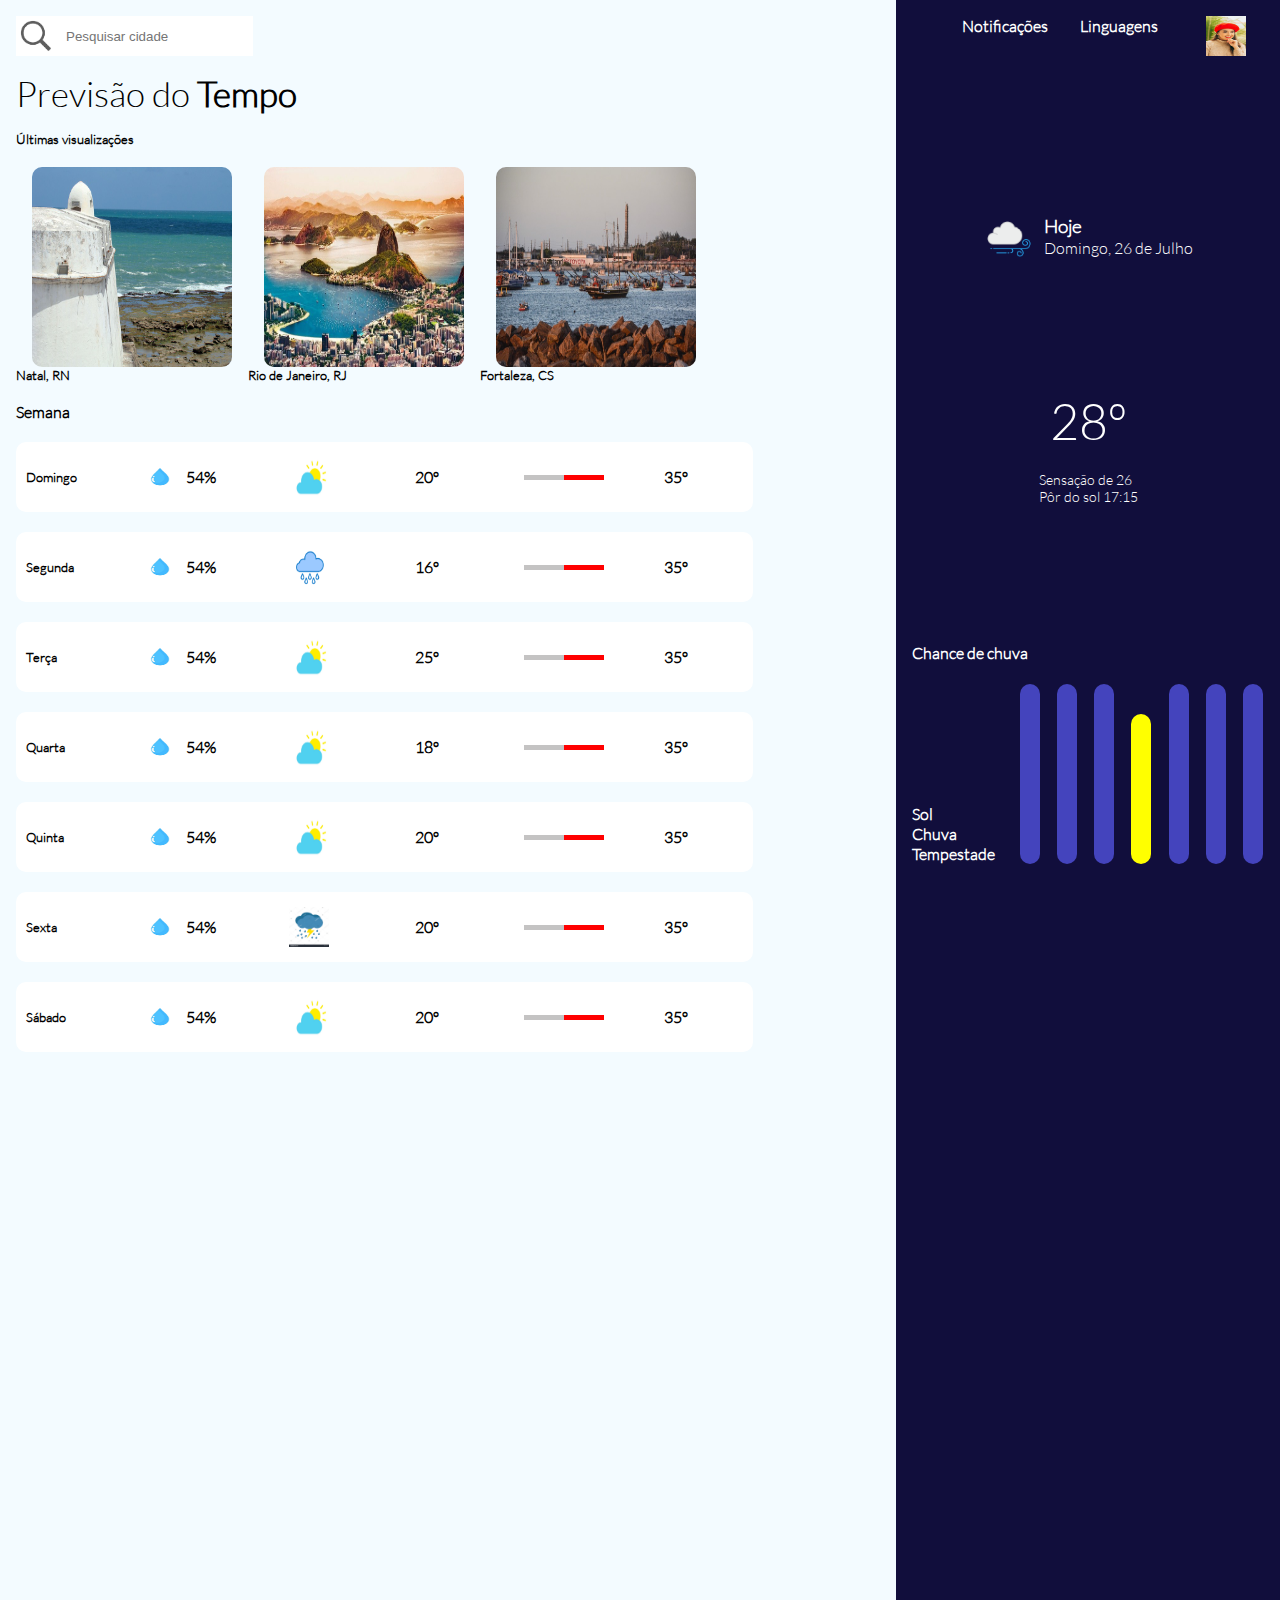
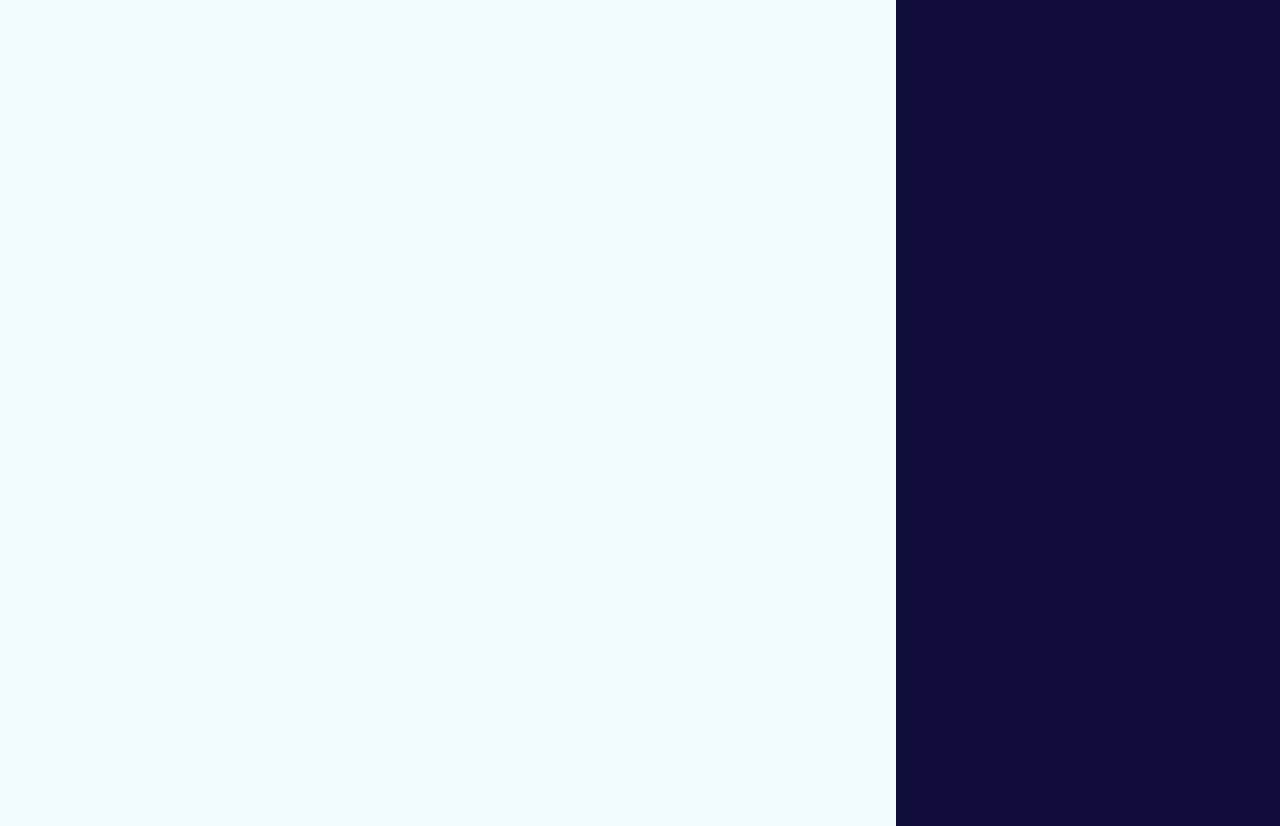
==== index.html @ 6b5ed1a5 "Adicionando API flickr" ====
<!DOCTYPE html>
<html lang="en">
<head>
    <meta charset="UTF-8">
    <meta http-equiv="X-UA-Compatible" content="IE=edge">
    <meta name="viewport" content="width=device-width, initial-scale=1.0">
    <link rel = "stylesheet" type="text/css" href="style.css" media="only screen">

    <link rel="icon" href="img/icone-de-clima.png">
    <title>Weather System</title>
</head>
<body>
        <main class="main">
            
            <header>
                <div class="item-1">
                    <div class="image">
                        <img id="img" src="img/lupa.png" alt="lupa" onclick="request()">
                    </div>
                    <input type="search" id="pesquisa" placeholder="Pesquisar cidade">
                </div>
                <div class="item-2">
                    <p id="title">Previsão do <b>Tempo</b></p></hr>
                </div>
                <div class="vizual">
                    <h5>Últimas visualizações</h5>
                </div>
            </header>
            
            <div class="cidades-pesquisadas">
                <figcaption>
                    <img src="img/praia-gf5deb4ed8_640.jpg" alt="Natal" class = "imgCidades">
                    <h5 id="cidade-legenda"><b> Natal, RN</b></h5>
                </figcaption>
                <figcaption>
                    <img  src="img/rio-de-janeiro-g45383594d_640.jpg" alt="Rio de janeiro" class = "imgCidades">
                    <h5><b> Rio de Janeiro, RJ</b></h5>
                </figcaption>
                <figcaption>
                    <img src="img/sea-ge79e433f9_640.jpg" alt="Fortaleza" class = "imgCidades">
                    <h5><b> Fortaleza, CS</b></h5>
                </figcaption>
            </div>
            
            <h4>Semana</h4>

            <div class="container-semanas">
                <div class="box-1">
                    <h5 class="dia">Domingo</h5>
                    <div class="percentual">
                        <img src="img/cort.jpg" id="umidade" alt="umidade">
                        <h4 id="humidty">54%</h4>
                    </div>
                    <img src="img/parcialnu.jpg" class="elemento" alt="parcialmente nublamento">
                    <h4 class="min-temperatura">20º</h4>
                    <div class="grafico">
                        <div class="max-temp"></div>
                        <div class="min-temp"></div>
                    </div>
                    <h4 class='max-temperatura'>35º</h4>
                </div>
                <div class="box-2">
                    <h5 class="dia">Segunda</h5>
                    <div class="percentual">
                        <img src="img/cort.jpg" id="umidade" alt="umidade">
                        <h4 id="humidty">54%</h4>
                    </div>
                    <img src="img/chuva.png" class="elemento" alt="chuva">
                    <h4 class="min-temperatura">16º</h4>
                    <div class="grafico">
                        <div class="max-temp"></div>
                        <div class="min-temp"></div>
                    </div>
                    <h4 class='max-temperatura'>35º</h4>
                </div>
                <div class="box-3">
                    <h5 class="dia">Terça</h5>
                    <div class="percentual">
                        <img src="img/cort.jpg" id="umidade" alt="umidade">
                        <h4 id="humidty">54%</h4>
                    </div>
                    <img src="img/parcialnu.jpg" class="elemento" alt="parcialmente nublamento">
                    <h4 class="min-temperatura">25º</h4>
                    <div class="grafico">
                        <div class="max-temp"></div>
                        <div class="min-temp"></div>
                    </div>
                    <h4 class='max-temperatura'>35º</h4>
                </div>
                <div class="box-4">
                    <h5 class="dia">Quarta</h5>
                    <div class="percentual">
                        <img src="img/cort.jpg" id="umidade" alt="umidade">
                        <h4 id="humidty">54%</h4>
                    </div>
                    <img src="img/parcialnu.jpg" class="elemento" alt="parcialmente nublamento">
                    <h4 class="min-temperatura">18º</h4>
                    <div class="grafico">
                        <div class="max-temp"></div>
                        <div class="min-temp"></div>
                    </div>
                    <h4 class='max-temperatura'>35º</h4>
                </div>
                <div class="box-5">
                    <h5 class="dia">Quinta</h5>
                    <div class="percentual">
                        <img src="img/cort.jpg" id="umidade" alt="umidade">
                        <h4 id="humidty">54%</h4>
                    </div>
                    <img src="img/parcialnu.jpg" class="elemento" alt="parcialmente nublado">
                    <h4 class="min-temperatura">20º</h4>
                    <div class="grafico">
                        <div class="max-temp"></div>
                        <div class="min-temp"></div>
                    </div>
                    <h4 class='max-temperatura'>35º</h4>
                </div>
                <div class="box-6">
                    <h5 class="dia">Sexta</h5>
                    <div class="percentual">
                        <img src="img/cort.jpg" id="umidade" alt="umidade">
                        <h4 id="humidty">54%</h4>
                    </div>
                    <img src="img/chuva-forte.jpg" class="elemento" alt="chuva forte">
                    <h4 class="min-temperatura">20º</h4>
                    <div class="grafico">
                        <div class="max-temp"></div>
                        <div class="min-temp"></div>
                    </div>
                    <h4 class='max-temperatura'>35º</h4>
                </div>
                <div class="box-7">
                    <h5 class="dia">Sábado</h5>
                    <div class="percentual">
                        <img src="img/cort.jpg" id="umidade" alt="umidade">
                        <h4 id="humidty">54%</h4>
                    </div>
                    <img src="img/parcialnu.jpg" class="elemento" alt="parcialmente nublamento">
                    <h4 class="min-temperatura">20º</h4>
                    <div class="grafico">
                        <div class="max-temp"></div>
                        <div class="min-temp"></div>
                    </div>
                    <h4 class='max-temperatura'>35º</h4>
                </div>
            </div>
        </main>
        <section class="section">
            <header>
                <div class="container-header">
                    <div class="one">
                        <h4>Notificações</h4>
                    </div>
                    <div class="two">
                        <h4>Linguagens</h4>
                    </div>
                    <div class="perfil">
                        <img src="img/mulher-3x4.jpg" alt="Imagem do usuário">
                    </div>
                </div><br>
            </header>

            <div class="container-tempo">
                <img src="img/chuva-com-vento.png" alt="Chuva com vento">
                <div class="descricao">
                    <h3>Hoje</h3>
                    <p id="DayOfWeek"></p>
                </div>
            </div>

            <div class="container-temperatura">
                <div class="celsius">
                    <span> 28</span>
                    <span>º</span>
                </div>
                <div class="container-descricao">
                    <p id="cidade"></p><br>
                    <div class="txt">
                        <p class="sensation"> Sensação de 26 </p>
                        <p class="sunset"> Pôr do sol 17:15</p>
                    </div>
                </div>
            </div>

            <div class="container-grafico">
                <div class="container-title">
                    <h4 class="title">Chance de chuva</h4><br>
                </div>
                <div class="container-linhas">
                    <div class="legenda-1">
                        <div class="sol">
                            <h4>Sol</h4>
                        </div>
        
                        <div class="chuva">
                            <h4>Chuva</h4>
                        </div>
                        <div class="Tempestade">
                            <h4>Tempestade</h4>
                        </div>
                    </div>

                    <div class="linha-1">
                        <div class="barra"></div>
                    </div>
                    <div class="linha-2">
                        <div class="barra"></div>
                    </div>
                    <div class="linha-3">
                        <div class="barra"></div>
                    </div>
                    <div class="linha-4">
                        <div class="barra" id="barra-4"></div>
                    </div>
                    <div class="linha-5">
                        <div class="barra"></div>
                    </div>
                    <div class="linha-6">
                        <div class="barra"></div>
                    </div>
                    <div class="linha-7">
                        <div class="barra"></div>
                    </div>
                </div>
            </div>
        </section>

        <script src="main.js"></script>
</body>
</html>

<!-- Gabiss15 -->
---- style.css ----
@font-face {
    src: url('Lato-Light.ttf');
    font-family: 'Lato';    
    font-weight: normal;
}

@media only screen and (max-width: 400px){
    body{
        display: grid;
        grid-template-columns: 1fr 1fr;
        grid-template-areas: 
        "main"
        "section";
    }
    main{
        width: 100%;
        background-color: #f3fbff;
        display: flex;
        flex-direction: column;
        justify-content: center;
        align-items: center;
    }
    .box-1, .box-2, .box-3, .box-4, .box-5, .box-6, .box-7{
        width: 50%;
    }
    figcaption > img{
        width: 100px;
        height: 100px;
    }
    section{
        /*width: 70em;*/
        display: flex;
        background-color: #110e3c;
    }
}

@media only screen and (max-width: 800px) {
    body{
        display: flex;
        flex-direction: column;
    }
}
*{
    margin: 0;
    padding: 0;
}

body{
    display: flex;

}
main{
    background-color:#f3fbff;
    font-family: 'Lato';
    width: 70%;
}

img{
    display: flex;
    width: 40px;
    height: 40px;
}
.item-1, .item-2{
    display: flex;
    margin-top: 1em;
    margin-left: 1em;
    margin-bottom: 1em;
}

#title{
    display: block;
    font-size: 35px;
}

.vizual{
    display: block;
    margin-left: 1em;
    padding-bottom: 20px;
}
#pesquisa{
    border: transparent;
    background-color: #fff;
    width: auto;
    height: 40px;
    padding: 10px;
}

section{
    display: grid;
    grid-template-rows: 0.3fr 0.1fr 0.5fr 1fr 2fr;
    grid-template-areas: 
    "container-header"
    "container-tempo"
    "container-temperatura"
    "container-descricao"
    "container-grafico";
    grid-gap: 40px;
    background-color: #110e3c;
    font-family: 'Lato';
    color: #fff;
    width: 30%;
}

.top{
    display: flex;
    flex-direction: row;
    justify-content: space-between;
    font-weight: 500;
    margin-top: 1em;
    margin-left: 0.5em;
}

figcaption > img{
    width: 200px;
    height: 200px;
    border-radius: 10px;
    margin-left: 1em;
    display: flex;
}
figcaption{
    margin-left: 1em;
    padding-bottom: 19px;
}

figcaption > img:hover{
    width: 100px;
    height: 100px;
}

h4{
    margin-left: 1em;
    font-weight: bold;
}

.container-semanas{
    display: grid;
    grid-template-rows: 1fr 1fr 1fr 1fr 1fr 1fr 1fr;
    grid-template-areas: 
    "box-1"
    "box-2"
    "box-3"
    "box-4"
    "box-5"
    "box-6"
    "box-7";
}

.box-1, .box-2, .box-3, .box-4, .box-5, .box-6, .box-7{
    display: grid;
    grid-template-columns: 1fr 1fr 1fr 1fr 1fr 1fr;
    grid-template-areas: 
    "dia percentual elemento min-temperatura grafico max-temperatura";
    grid-gap: 30px;
    background-color: #fff;
    width: 80%;
    height: 50px;
    border-radius: 10px;
    margin-top: 20px;
    margin-left: 1em;
    padding: 10px;
    align-items: center;
    justify-content: space-around;
}

.container-semanas > img{
    width: 20px;
    height: 20px;
}

.percentual{
    display: flex;
}

#umidade{
    width: 20px;
    height: 20px;
}

.elemento{
    width: 40px;
    margin-left: 15%;
}

.cidades-pesquisadas{
    display: flex;
    flex-direction: row;
}

.one, .two{
    display: flex;
    padding-top: 1em;
    padding-left: 1em;
}

.perfil > img{
    display: flex;
    padding-top: 1em;
    padding-left: 3em;
}

.container-header, .container-tempo{
    display: flex;
    justify-content: center;
}

.container-descricao, .container-temperatura{
    display: flex;
    flex-direction: column;
    justify-content: center;
    align-items: center;
}

.container-tempo > img{
    width: 50px;
    height: 50px;
    padding-right: 10px;
}

.celsius{
    display: flex;
    font-size: 50px;
}

.celsius > p{
    display: block;
    font-size: 10px;
}

.txt{
    font-size: 14px;
    display: flex;
    flex-direction: column;
    padding-bottom: 20px;
}

.container-linhas{
    display: grid;
    grid-template-columns: 1fr 0.3fr 0.3fr 0.3fr 0.3fr 0.3fr 0.3fr 0.3fr;
    grid-template-rows: 1fr 1fr 1fr;
    grid-template-areas: 
    "legenda-1 linha-1 linha-2 linha-3 linha-4 linha-5 linha-6 linha-7"
    "legenda-1 linha-1 linha-2 linha-3 linha-4 linha-5 linha-6 linha-7"
    "legenda-1 linha-1 linha-2 linha-3 linha-4 linha-5 linha-6 linha-7";
    padding-top: 1px;
    align-items: flex-end;
}

.legenda-1{
    display: flex;
    flex-direction: column;
    justify-content: space-around;
}

.barra{
    width: 20px;
    height: 180px;
    border-radius: 10px;
    justify-content: flex-end;
    background-color: rgb(68, 68, 189);
}

#barra-4{
    display: flex;
    background-color: yellow;
    height: 150px;
}

.grafico{
    display: flex;
}

.max-temp{
    width: 40px;
    height: 5px;
    background-color: rgb(196, 195, 195);
}

.min-temp{
    width: 40px;
    height: 5px;
    background-color: red;
}
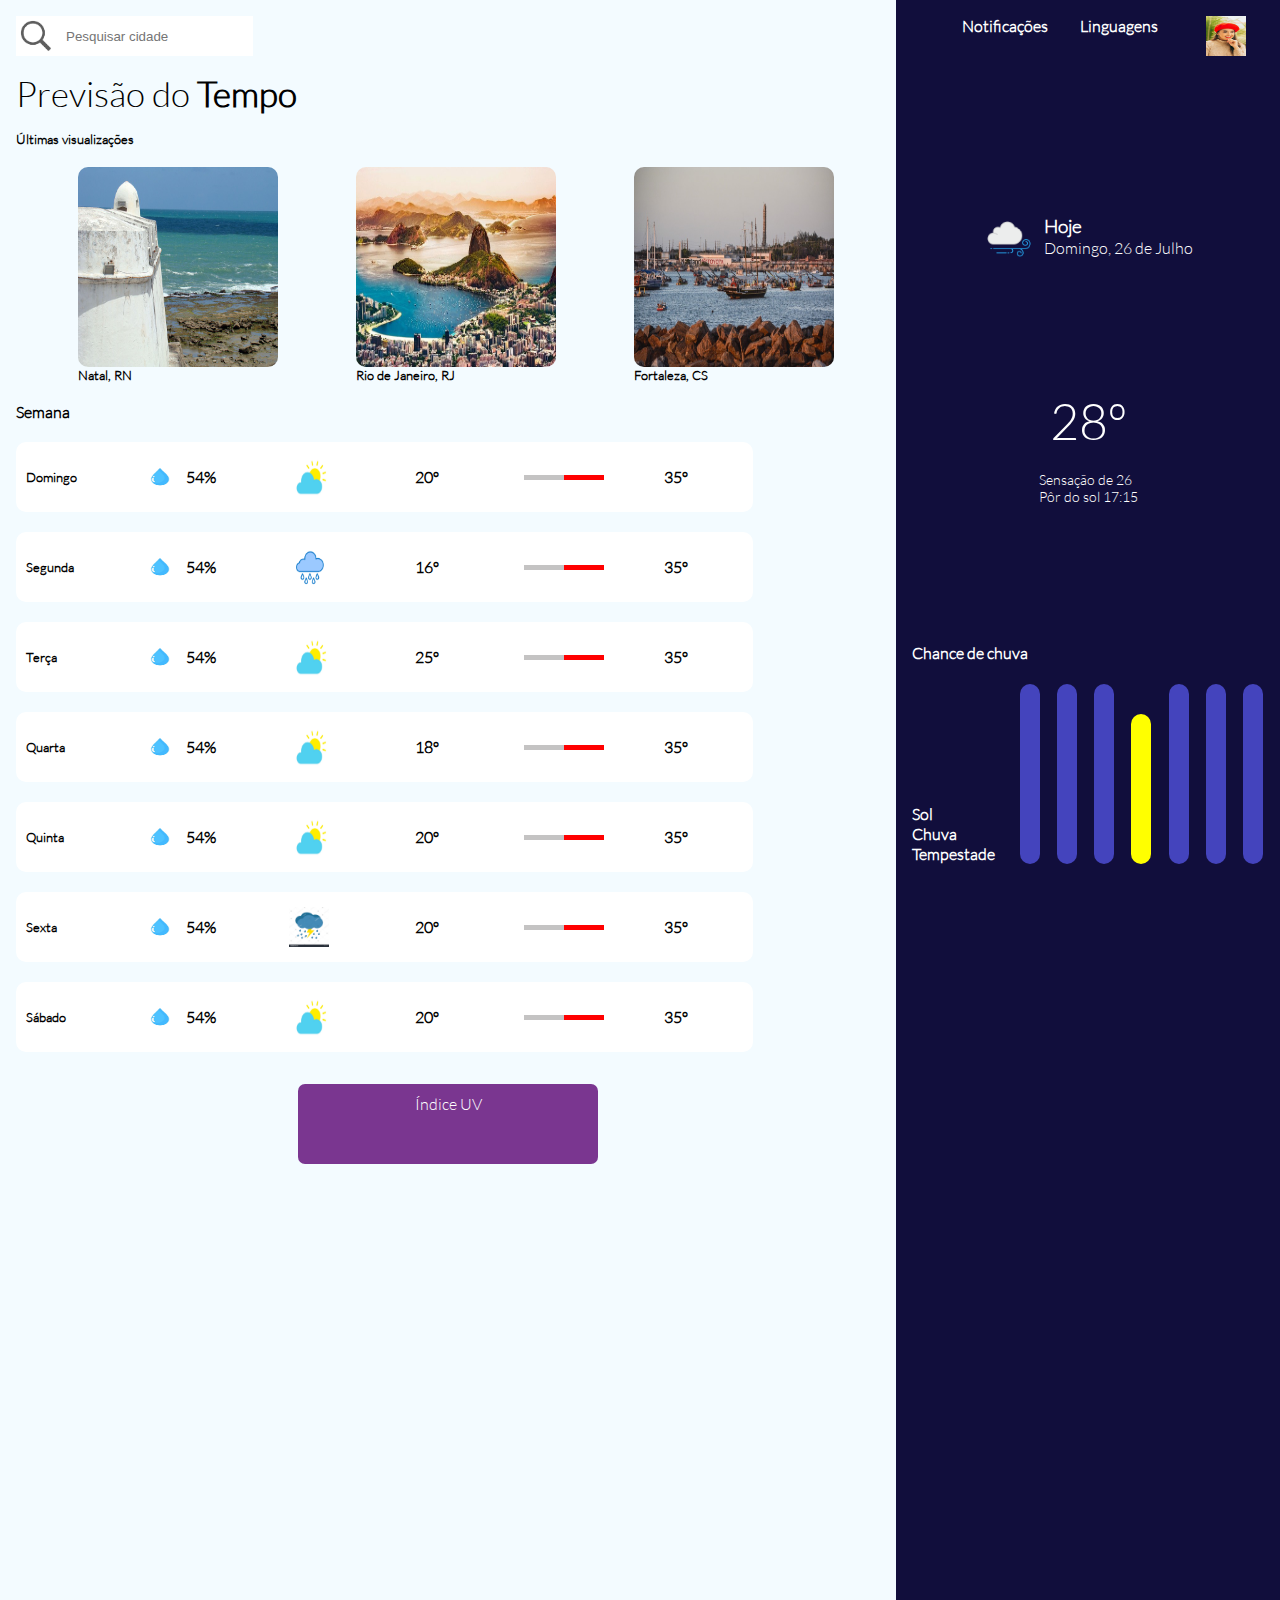
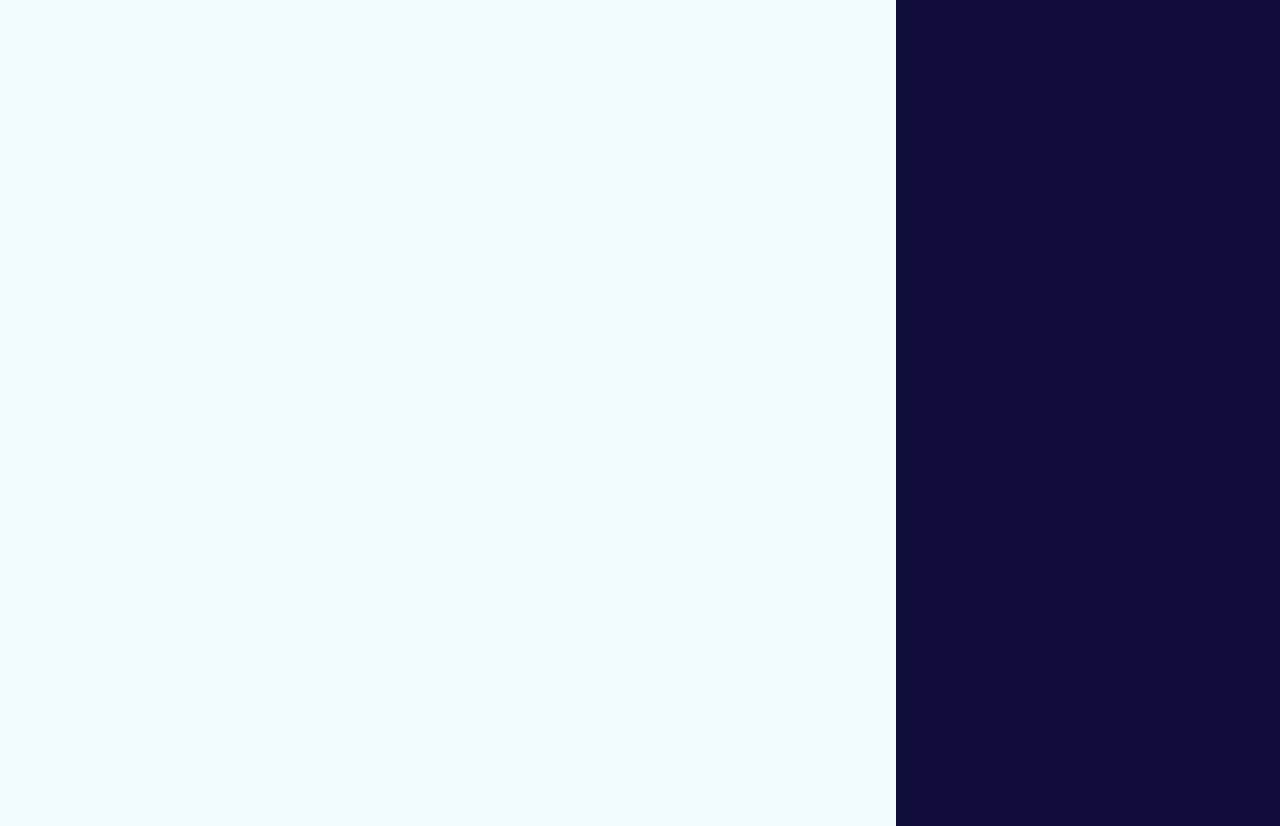
==== commit abf53f4b: "Adicionando índice UV" ====
--- a/index.html
+++ b/index.html
@@ -40,6 +40,7 @@
                     <img src="img/sea-ge79e433f9_640.jpg" alt="Fortaleza" class = "imgCidades">
                     <h5><b> Fortaleza, CS</b></h5>
                 </figcaption>
+
             </div>
             
             <h4>Semana</h4>
@@ -143,6 +144,11 @@
                     </div>
                     <h4 class='max-temperatura'>35º</h4>
                 </div>
+
+                <section class="index-uv"> 
+                    <p> Índice UV </p>
+                    <p id="scale-uv"></p>
+                </section>
             </div>
         </main>
         <section class="section">
--- a/style.css
+++ b/style.css
@@ -110,21 +110,20 @@
     margin-left: 0.5em;
 }
 
+.cidades-pesquisadas{
+    display: flex;
+    justify-content: space-evenly;
+}
+
 figcaption > img{
     width: 200px;
     height: 200px;
     border-radius: 10px;
-    margin-left: 1em;
-    display: flex;
+    margin-left: 0;
 }
 figcaption{
     margin-left: 1em;
     padding-bottom: 19px;
-}
-
-figcaption > img:hover{
-    width: 100px;
-    height: 100px;
 }
 
 h4{
@@ -142,7 +141,8 @@
     "box-4"
     "box-5"
     "box-6"
-    "box-7";
+    "box-7"
+    "index-uv";
 }
 
 .box-1, .box-2, .box-3, .box-4, .box-5, .box-6, .box-7{
@@ -279,4 +279,21 @@
     width: 40px;
     height: 5px;
     background-color: red;
+}
+
+.index-uv{
+    display: flex;
+    flex-direction: column;
+    justify-content: center;
+    align-items: center;
+    background-color: rgb(122, 54, 144);
+    width: 300px;
+    height: 80px;
+    border-radius: 7px;
+    margin-top: 2em;
+    margin-left: auto;
+    margin-right: auto;
+    color: #fff;
+    font-family: 'Lato';
+    font-weight: 400;
 }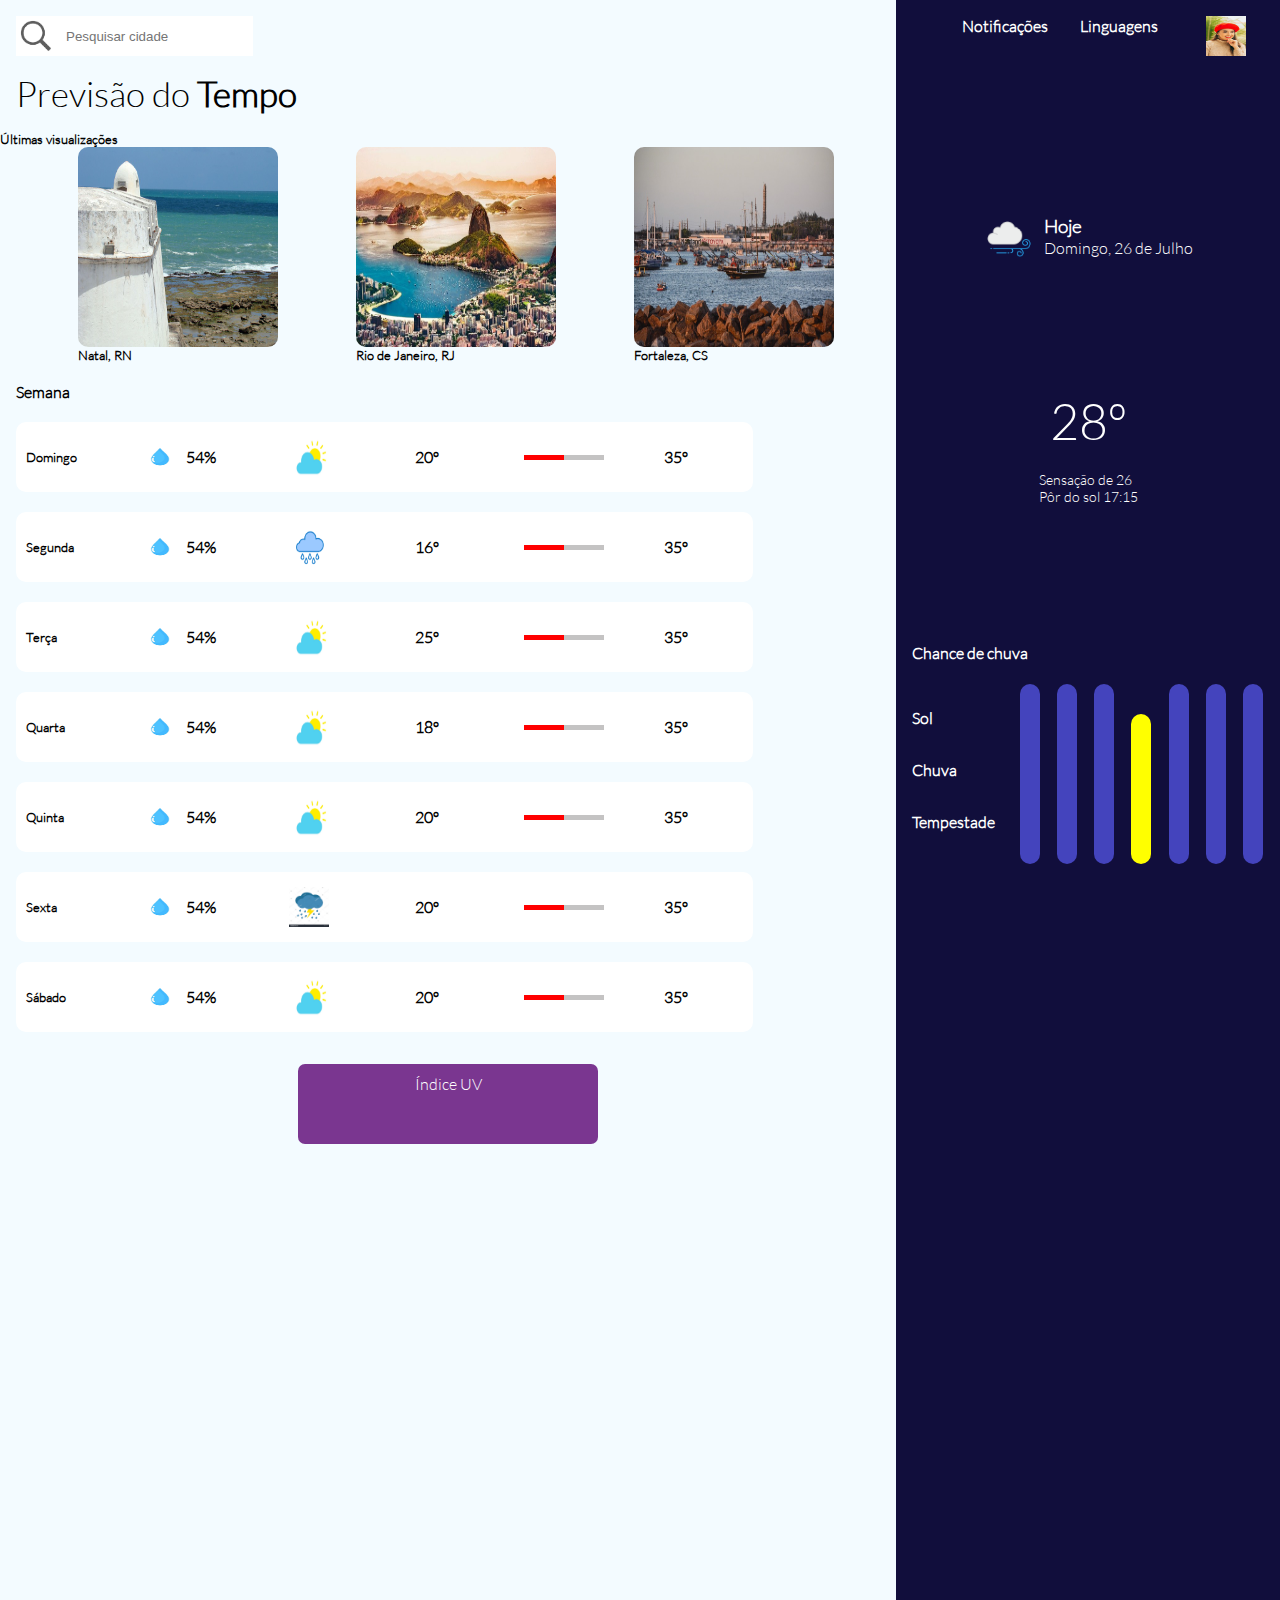
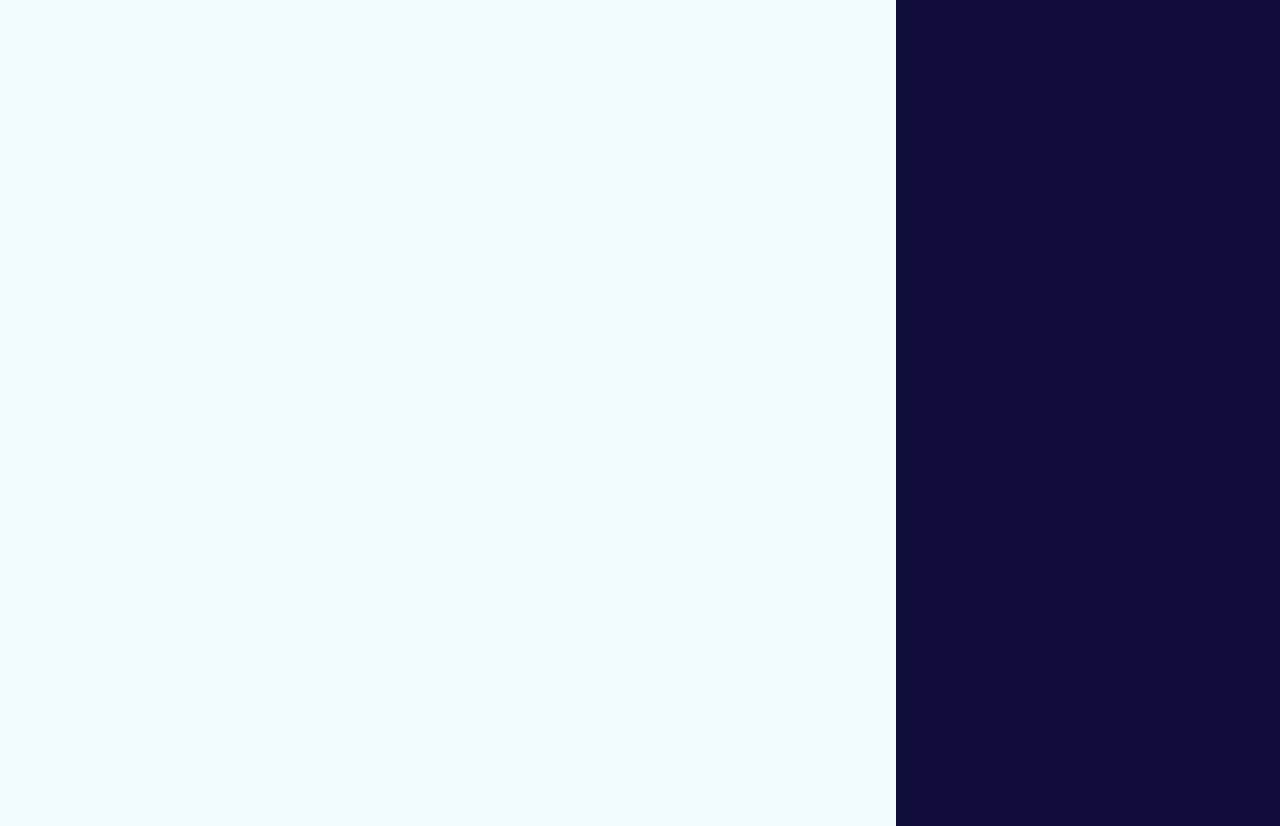
==== commit 1854ca40: "Adicionando mudanças e a API flickr" ====
--- a/index.html
+++ b/index.html
@@ -22,26 +22,32 @@
                 <div class="item-2">
                     <p id="title">Previsão do <b>Tempo</b></p></hr>
                 </div>
-                <div class="vizual">
+                <div class="visual">
                     <h5>Últimas visualizações</h5>
                 </div>
             </header>
             
-            <div class="cidades-pesquisadas">
-                <figcaption>
-                    <img src="img/praia-gf5deb4ed8_640.jpg" alt="Natal" class = "imgCidades">
-                    <h5 id="cidade-legenda"><b> Natal, RN</b></h5>
-                </figcaption>
-                <figcaption>
-                    <img  src="img/rio-de-janeiro-g45383594d_640.jpg" alt="Rio de janeiro" class = "imgCidades">
-                    <h5><b> Rio de Janeiro, RJ</b></h5>
-                </figcaption>
-                <figcaption>
-                    <img src="img/sea-ge79e433f9_640.jpg" alt="Fortaleza" class = "imgCidades">
-                    <h5><b> Fortaleza, CS</b></h5>
-                </figcaption>
-
-            </div>
+            <ol class="cidades-pesquisadas" style="list-style: none;">
+                <li>
+                    <figcaption>
+                        <img src="img/praia-gf5deb4ed8_640.jpg" alt="Natal" class = "imgCidades">
+                        <h5 id="cidade-legenda"><b> Natal, RN</b></h5>
+                    </figcaption>
+                </li>
+                <li>
+                    <figcaption>
+                        <img  src="img/rio-de-janeiro-g45383594d_640.jpg" alt="Rio de janeiro" class = "imgCidades">
+                        <h5><b> Rio de Janeiro, RJ</b></h5>
+                    </figcaption>
+                </li>
+                <li>
+                    <figcaption>
+                        <img src="img/sea-ge79e433f9_640.jpg" alt="Fortaleza" class = "imgCidades">
+                        <h5><b> Fortaleza, CS</b></h5>
+                    </figcaption>
+                </li>
+
+            </ol>
             
             <h4>Semana</h4>
 
@@ -55,8 +61,8 @@
                     <img src="img/parcialnu.jpg" class="elemento" alt="parcialmente nublamento">
                     <h4 class="min-temperatura">20º</h4>
                     <div class="grafico">
-                        <div class="max-temp"></div>
-                        <div class="min-temp"></div>
+                        <div class="min-temp"></div>
+                        <div class="max-temp"></div>
                     </div>
                     <h4 class='max-temperatura'>35º</h4>
                 </div>
@@ -69,8 +75,8 @@
                     <img src="img/chuva.png" class="elemento" alt="chuva">
                     <h4 class="min-temperatura">16º</h4>
                     <div class="grafico">
-                        <div class="max-temp"></div>
-                        <div class="min-temp"></div>
+                        <div class="min-temp"></div>
+                        <div class="max-temp"></div>
                     </div>
                     <h4 class='max-temperatura'>35º</h4>
                 </div>
@@ -83,8 +89,8 @@
                     <img src="img/parcialnu.jpg" class="elemento" alt="parcialmente nublamento">
                     <h4 class="min-temperatura">25º</h4>
                     <div class="grafico">
-                        <div class="max-temp"></div>
-                        <div class="min-temp"></div>
+                        <div class="min-temp"></div>
+                        <div class="max-temp"></div>
                     </div>
                     <h4 class='max-temperatura'>35º</h4>
                 </div>
@@ -97,8 +103,8 @@
                     <img src="img/parcialnu.jpg" class="elemento" alt="parcialmente nublamento">
                     <h4 class="min-temperatura">18º</h4>
                     <div class="grafico">
-                        <div class="max-temp"></div>
-                        <div class="min-temp"></div>
+                        <div class="min-temp"></div>
+                        <div class="max-temp"></div>
                     </div>
                     <h4 class='max-temperatura'>35º</h4>
                 </div>
@@ -111,8 +117,8 @@
                     <img src="img/parcialnu.jpg" class="elemento" alt="parcialmente nublado">
                     <h4 class="min-temperatura">20º</h4>
                     <div class="grafico">
-                        <div class="max-temp"></div>
-                        <div class="min-temp"></div>
+                        <div class="min-temp"></div>
+                        <div class="max-temp"></div>
                     </div>
                     <h4 class='max-temperatura'>35º</h4>
                 </div>
@@ -125,8 +131,8 @@
                     <img src="img/chuva-forte.jpg" class="elemento" alt="chuva forte">
                     <h4 class="min-temperatura">20º</h4>
                     <div class="grafico">
-                        <div class="max-temp"></div>
-                        <div class="min-temp"></div>
+                        <div class="min-temp"></div>
+                        <div class="max-temp"></div>
                     </div>
                     <h4 class='max-temperatura'>35º</h4>
                 </div>
@@ -139,8 +145,8 @@
                     <img src="img/parcialnu.jpg" class="elemento" alt="parcialmente nublamento">
                     <h4 class="min-temperatura">20º</h4>
                     <div class="grafico">
-                        <div class="max-temp"></div>
-                        <div class="min-temp"></div>
+                        <div class="min-temp"></div>
+                        <div class="max-temp"></div>
                     </div>
                     <h4 class='max-temperatura'>35º</h4>
                 </div>
@@ -194,14 +200,14 @@
                 </div>
                 <div class="container-linhas">
                     <div class="legenda-1">
-                        <div class="sol">
+                        <div id="sol">
                             <h4>Sol</h4>
                         </div>
         
-                        <div class="chuva">
+                        <div id="chuva">
                             <h4>Chuva</h4>
                         </div>
-                        <div class="Tempestade">
+                        <div id="tempestade">
                             <h4>Tempestade</h4>
                         </div>
                     </div>
--- a/style.css
+++ b/style.css
@@ -4,13 +4,12 @@
     font-weight: normal;
 }
 
-@media only screen and (max-width: 400px){
+@media screen and (max-width: 400px){
     body{
-        display: grid;
-        grid-template-columns: 1fr 1fr;
-        grid-template-areas: 
-        "main"
-        "section";
+        display: flex;
+        flex-direction: column;
+        align-items: center;
+        justify-content: center;
     }
     main{
         width: 100%;
@@ -21,7 +20,7 @@
         align-items: center;
     }
     .box-1, .box-2, .box-3, .box-4, .box-5, .box-6, .box-7{
-        width: 50%;
+        width: 2em;
     }
     figcaption > img{
         width: 100px;
@@ -34,12 +33,6 @@
     }
 }
 
-@media only screen and (max-width: 800px) {
-    body{
-        display: flex;
-        flex-direction: column;
-    }
-}
 *{
     margin: 0;
     padding: 0;
@@ -248,9 +241,12 @@
 .legenda-1{
     display: flex;
     flex-direction: column;
-    justify-content: space-around;
-}
-
+    justify-content: space-between;
+}
+
+#sol, #chuva, #tempestade{
+    margin-bottom: 2em;
+}
 .barra{
     width: 20px;
     height: 180px;
@@ -296,4 +292,11 @@
     color: #fff;
     font-family: 'Lato';
     font-weight: 400;
+}
+.input-colorido{
+    border: 2px solid red;
+        background-color: #fff;
+    width: auto;
+    height: 40px;
+    padding: 10px;
 }